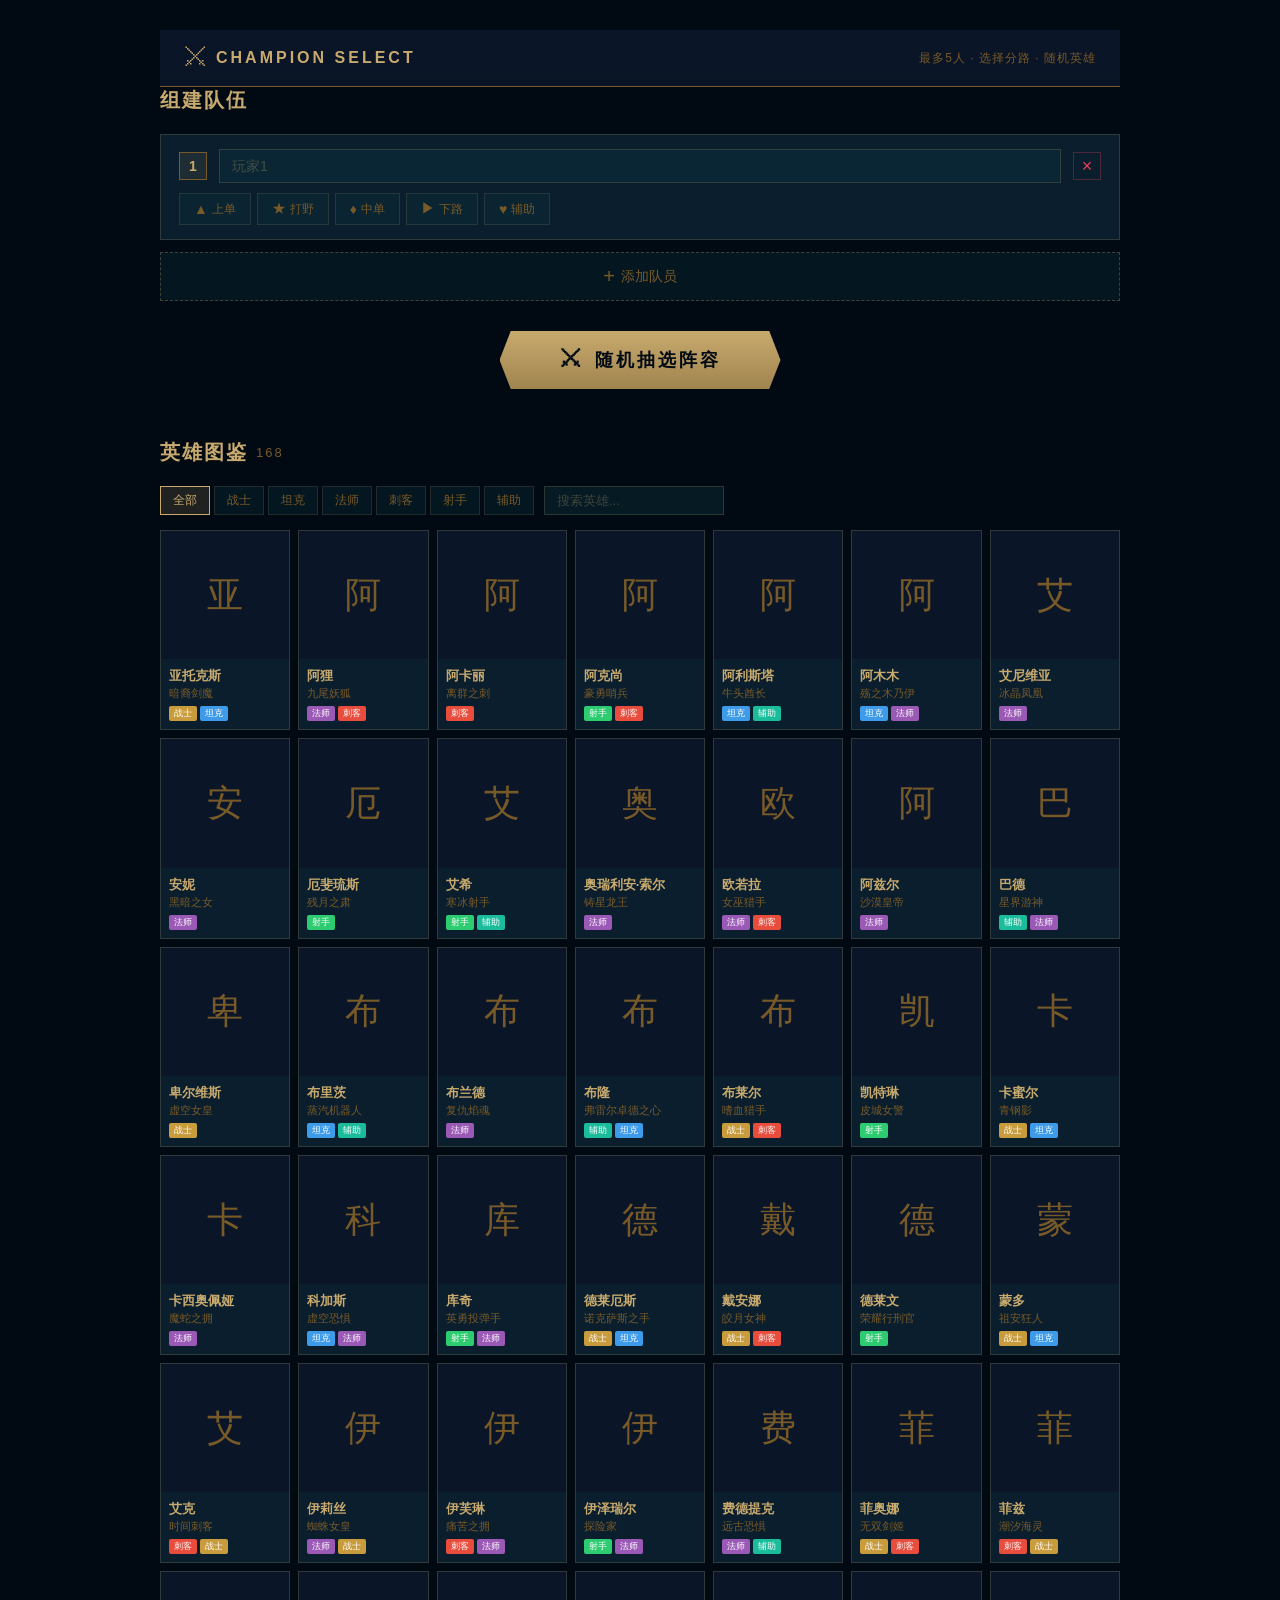
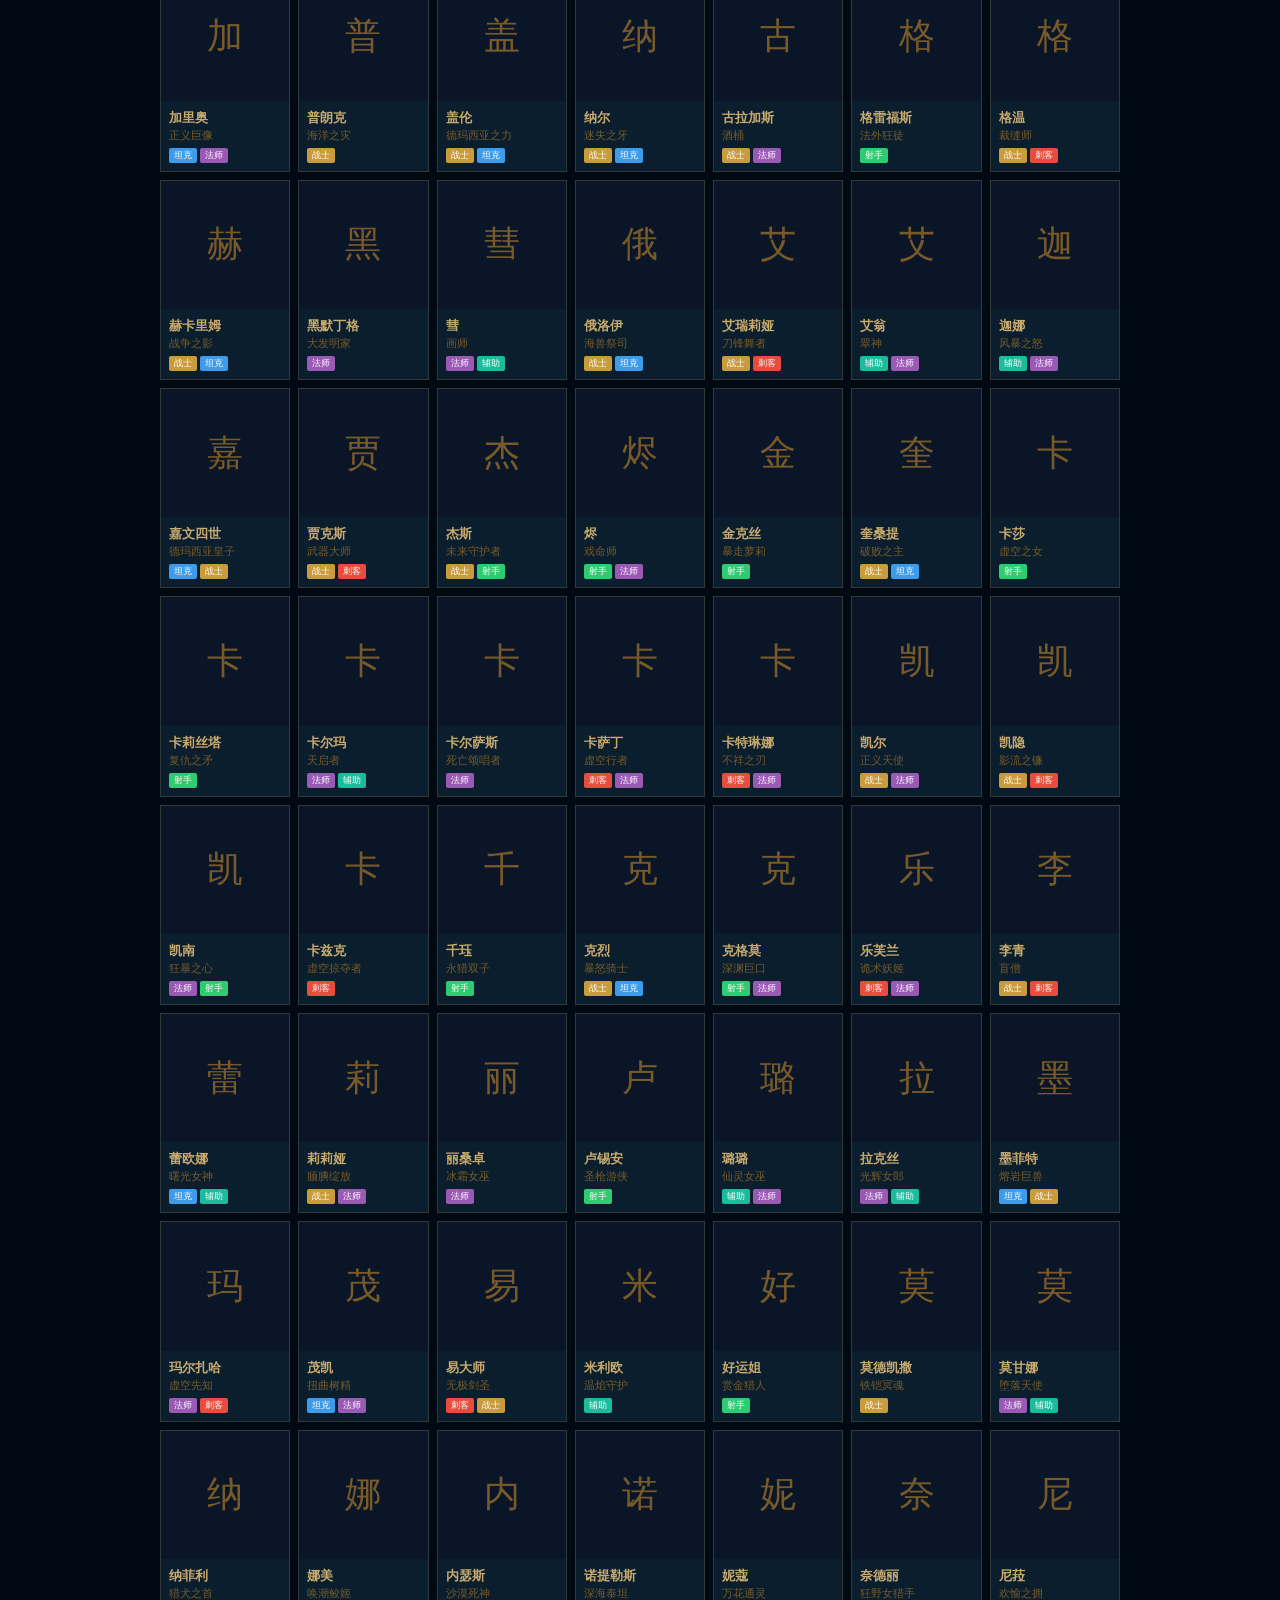
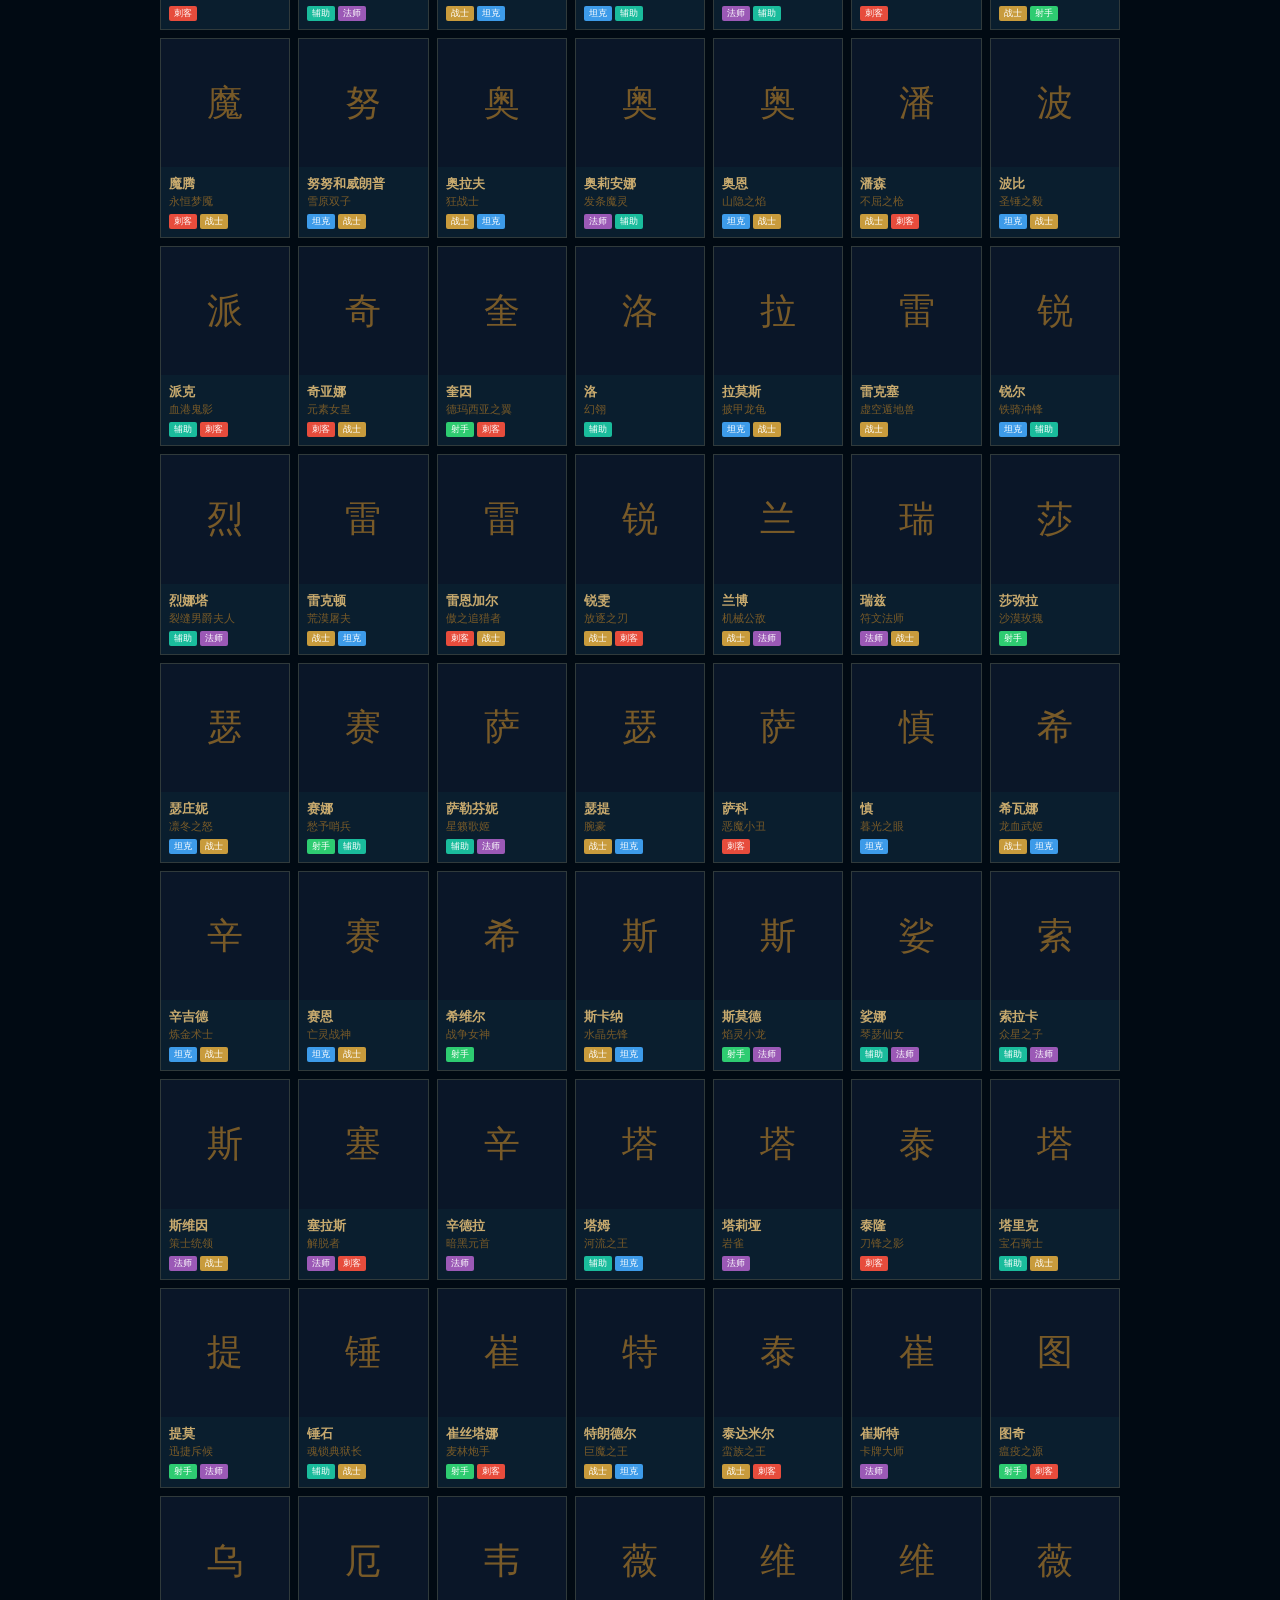
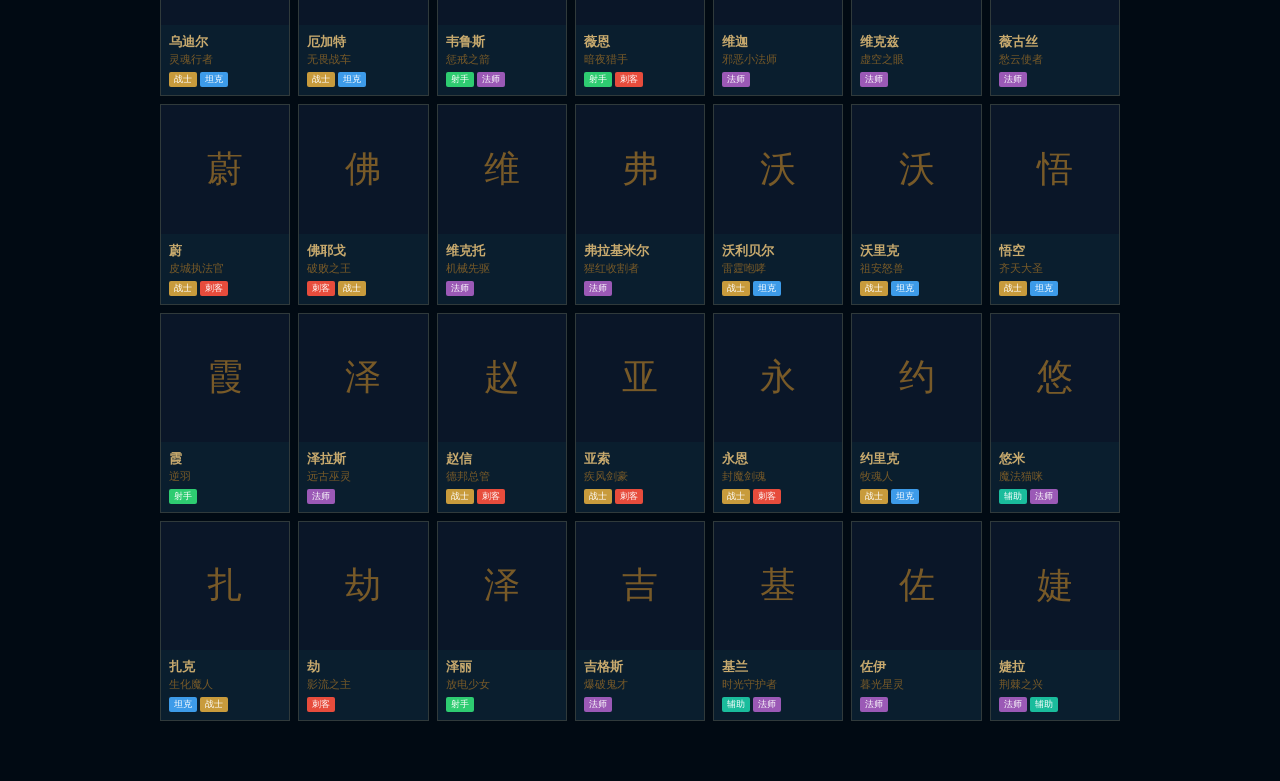
==== index.html @ 9be9c479 "Init: LOL Champion Random Team Builder - Up to 5 players, each selects a lane (Top/Jungle/Mid/ADC/Su" ====
<!DOCTYPE html>
<html lang="zh-CN">
<head>
    <meta charset="UTF-8">
    <meta name="viewport" content="width=device-width, initial-scale=1.0">
    <title>LOL 英雄随机组队 - 选到什么玩什么</title>
    <link rel="stylesheet" href="style.css">
</head>
<body>

<!-- 开场动画 -->
<div id="intro" class="intro">
    <div class="intro-inner">
        <svg class="intro-sword" viewBox="0 0 60 120" width="50" height="100">
            <polygon points="30,0 36,70 30,80 24,70" fill="#c8aa6e"/>
            <polygon points="15,68 45,68 45,74 15,74" fill="#a0844e"/>
            <polygon points="26,74 34,74 32,100 28,100" fill="#785a28"/>
        </svg>
        <div class="intro-title">CHAMPION SELECT</div>
        <div class="intro-sub">选到什么玩什么</div>
    </div>
</div>

<!-- 主页面 -->
<div id="app" class="app">
    <header class="top-bar">
        <div class="brand">
            <span class="brand-icon">&#9876;</span>
            <span class="brand-text">CHAMPION SELECT</span>
        </div>
        <div class="top-hint">最多5人 · 选择分路 · 随机英雄</div>
    </header>

    <!-- 队伍编辑区 -->
    <section class="team-setup">
        <h2 class="section-title">组建队伍</h2>
        <div class="team-slots" id="team-slots">
            <!-- JS 动态生成 -->
        </div>
        <div class="team-actions">
            <button class="add-player-btn" id="add-player-btn" onclick="addPlayer()">
                <span>+</span> 添加队员
            </button>
        </div>
    </section>

    <!-- 开始抽选 -->
    <section class="roll-section">
        <button class="roll-btn" id="roll-btn" onclick="rollTeam()">
            <span class="roll-icon">&#9876;</span>
            随机抽选阵容
        </button>
    </section>

    <!-- 结果展示 -->
    <section class="result-section" id="result-section" style="display:none">
        <h2 class="section-title">阵容结果</h2>
        <div class="result-cards" id="result-cards"></div>
        <div class="result-actions">
            <button class="reroll-btn" onclick="rollTeam()">重新抽选</button>
        </div>
    </section>

    <!-- 英雄图鉴 -->
    <section class="roster-section">
        <div class="roster-header">
            <h2 class="section-title">英雄图鉴 <span id="roster-count" class="count-badge"></span></h2>
            <div class="roster-controls">
                <div class="filter-group" id="filter-group">
                    <button class="filter-btn active" data-role="all" onclick="filterRole('all')">全部</button>
                    <button class="filter-btn" data-role="fighter" onclick="filterRole('fighter')">战士</button>
                    <button class="filter-btn" data-role="tank" onclick="filterRole('tank')">坦克</button>
                    <button class="filter-btn" data-role="mage" onclick="filterRole('mage')">法师</button>
                    <button class="filter-btn" data-role="assassin" onclick="filterRole('assassin')">刺客</button>
                    <button class="filter-btn" data-role="marksman" onclick="filterRole('marksman')">射手</button>
                    <button class="filter-btn" data-role="support" onclick="filterRole('support')">辅助</button>
                </div>
                <input type="text" id="search-input" class="search-input" placeholder="搜索英雄..." oninput="renderRoster()">
            </div>
        </div>
        <div id="roster-grid" class="roster-grid"></div>
    </section>
</div>

<script src="champions.js"></script>
<script src="app.js"></script>
</body>
</html>
---- style.css ----
* { margin: 0; padding: 0; box-sizing: border-box; }

:root {
    --gold: #c8aa6e;
    --gold-dark: #785a28;
    --gold-light: #f0e6d2;
    --blue-dark: #010a13;
    --blue-mid: #0a1628;
    --blue-surface: #0a1e2e;
    --teal: #0ac8b9;
    --red: #e84057;
    --border: rgba(200,170,110,0.2);
}

body {
    font-family: 'Segoe UI', 'Microsoft YaHei', sans-serif;
    background: var(--blue-dark);
    color: var(--gold-light);
    min-height: 100vh;
}

/* ===================== 开场动画 ===================== */
.intro {
    position: fixed;
    inset: 0;
    z-index: 9999;
    background: var(--blue-dark);
    display: flex;
    align-items: center;
    justify-content: center;
    transition: opacity 0.8s ease;
}
.intro.fade-out { opacity: 0; pointer-events: none; }

.intro-inner { text-align: center; animation: introIn 1s ease; }

@keyframes introIn {
    from { opacity: 0; transform: translateY(20px) scale(0.9); }
    to { opacity: 1; transform: translateY(0) scale(1); }
}

.intro-sword { animation: swordGlow 2s ease infinite alternate; }
@keyframes swordGlow {
    from { filter: drop-shadow(0 0 10px rgba(200,170,110,0.3)); }
    to { filter: drop-shadow(0 0 25px rgba(200,170,110,0.7)); }
}

.intro-title {
    font-size: 36px;
    color: var(--gold);
    letter-spacing: 10px;
    font-weight: bold;
    margin-top: 20px;
    text-shadow: 0 0 30px rgba(200,170,110,0.3);
}
.intro-sub {
    font-size: 16px;
    color: var(--gold-dark);
    letter-spacing: 6px;
    margin-top: 8px;
}

/* ===================== 顶栏 ===================== */
.top-bar {
    display: flex;
    justify-content: space-between;
    align-items: center;
    padding: 14px 24px;
    background: linear-gradient(180deg, rgba(10,22,40,0.98), rgba(10,22,40,0.9));
    border-bottom: 1px solid var(--gold-dark);
    position: sticky;
    top: 0;
    z-index: 100;
}
.brand { display: flex; align-items: center; gap: 8px; }
.brand-icon { font-size: 24px; color: var(--gold); }
.brand-text { font-size: 16px; color: var(--gold); letter-spacing: 3px; font-weight: bold; }
.top-hint { font-size: 12px; color: var(--gold-dark); letter-spacing: 1px; }

/* ===================== 通用 ===================== */
.section-title {
    color: var(--gold);
    font-size: 20px;
    letter-spacing: 2px;
    margin-bottom: 20px;
    display: flex;
    align-items: center;
    gap: 8px;
}
.count-badge {
    font-size: 13px;
    color: var(--gold-dark);
    font-weight: normal;
}

.app { max-width: 1000px; margin: 0 auto; padding: 30px 20px 60px; }

/* ===================== 队伍编辑 ===================== */
.team-setup { margin-bottom: 30px; }

.team-slots {
    display: flex;
    flex-direction: column;
    gap: 12px;
}

.player-slot {
    background: var(--blue-surface);
    border: 1px solid var(--border);
    padding: 14px 18px;
    animation: fadeSlideIn 0.3s ease both;
    transition: border-color 0.3s;
}
.player-slot:hover { border-color: rgba(200,170,110,0.4); }

@keyframes fadeSlideIn {
    from { opacity: 0; transform: translateX(-20px); }
    to { opacity: 1; transform: translateX(0); }
}

.slot-header {
    display: flex;
    align-items: center;
    gap: 12px;
    margin-bottom: 10px;
}
.slot-num {
    width: 28px;
    height: 28px;
    display: flex;
    align-items: center;
    justify-content: center;
    background: rgba(200,170,110,0.1);
    border: 1px solid var(--gold-dark);
    color: var(--gold);
    font-size: 14px;
    font-weight: bold;
    flex-shrink: 0;
}

.player-name-input {
    flex: 1;
    background: rgba(10,50,60,0.4);
    border: 1px solid rgba(200,170,110,0.2);
    color: var(--gold-light);
    padding: 8px 12px;
    font-size: 14px;
    outline: none;
    transition: border-color 0.3s;
}
.player-name-input::placeholder { color: rgba(200,170,110,0.3); }
.player-name-input:focus { border-color: var(--gold); }

.remove-btn {
    background: none;
    border: 1px solid rgba(232,64,87,0.3);
    color: var(--red);
    width: 28px;
    height: 28px;
    font-size: 18px;
    cursor: pointer;
    display: flex;
    align-items: center;
    justify-content: center;
    transition: all 0.2s;
    flex-shrink: 0;
}
.remove-btn:hover { background: rgba(232,64,87,0.1); border-color: var(--red); }

.lane-select {
    display: flex;
    gap: 6px;
    flex-wrap: wrap;
}

.lane-btn {
    display: flex;
    align-items: center;
    gap: 4px;
    padding: 6px 14px;
    background: rgba(10,50,60,0.3);
    border: 1px solid rgba(200,170,110,0.15);
    color: var(--gold-dark);
    font-size: 13px;
    cursor: pointer;
    transition: all 0.2s;
}
.lane-btn:hover:not(.taken):not(.selected) {
    border-color: var(--gold);
    color: var(--gold);
}
.lane-btn.selected {
    background: rgba(200,170,110,0.15);
    border-color: var(--gold);
    color: var(--gold);
    box-shadow: 0 0 10px rgba(200,170,110,0.15);
}
.lane-btn.taken {
    opacity: 0.3;
    cursor: not-allowed;
}
.lane-icon { font-size: 14px; }
.lane-name { font-size: 12px; }

.team-actions { margin-top: 12px; }

.add-player-btn {
    width: 100%;
    padding: 12px;
    background: rgba(10,50,60,0.3);
    border: 1px dashed rgba(200,170,110,0.3);
    color: var(--gold-dark);
    font-size: 14px;
    cursor: pointer;
    display: flex;
    align-items: center;
    justify-content: center;
    gap: 6px;
    transition: all 0.3s;
}
.add-player-btn:hover {
    border-color: var(--gold);
    color: var(--gold);
    background: rgba(200,170,110,0.05);
}
.add-player-btn span { font-size: 20px; }

/* ===================== 抽选按钮 ===================== */
.roll-section { text-align: center; margin: 30px 0; }

.roll-btn {
    padding: 16px 60px;
    background: linear-gradient(180deg, var(--gold) 0%, #a0844e 100%);
    border: none;
    color: var(--blue-dark);
    font-size: 18px;
    font-weight: bold;
    letter-spacing: 3px;
    cursor: pointer;
    transition: all 0.3s;
    clip-path: polygon(4% 0, 96% 0, 100% 50%, 96% 100%, 4% 100%, 0 50%);
    display: inline-flex;
    align-items: center;
    gap: 10px;
}
.roll-btn:hover { transform: scale(1.05); box-shadow: 0 0 30px rgba(200,170,110,0.3); }
.roll-icon { font-size: 22px; }

/* ===================== 结果展示 ===================== */
.result-section { margin-bottom: 50px; }

.result-cards {
    display: flex;
    gap: 12px;
    flex-wrap: wrap;
    justify-content: center;
}

.result-card {
    width: 180px;
    opacity: 0;
    transform: rotateY(90deg) scale(0.8);
    transition: all 0.6s cubic-bezier(0.175, 0.885, 0.32, 1.275);
}
.result-card.revealed {
    opacity: 1;
    transform: rotateY(0) scale(1);
}

.rcard-inner {
    background: linear-gradient(180deg, var(--blue-surface), #05101a);
    border: 1px solid var(--gold-dark);
    overflow: hidden;
    position: relative;
}

.rcard-lane {
    display: flex;
    align-items: center;
    justify-content: center;
    gap: 5px;
    padding: 8px;
    background: rgba(200,170,110,0.08);
    border-bottom: 1px solid var(--border);
    font-size: 13px;
    color: var(--gold);
    letter-spacing: 2px;
}
.rcard-lane-icon { font-size: 14px; }

.rcard-splash {
    width: 100%;
    height: 140px;
    display: flex;
    align-items: center;
    justify-content: center;
    background: radial-gradient(circle, rgba(200,170,110,0.05) 0%, transparent 70%);
    overflow: hidden;
}
.rcard-splash img {
    width: 120px;
    height: 120px;
    object-fit: cover;
    border-radius: 50%;
    border: 2px solid var(--gold-dark);
    box-shadow: 0 0 20px rgba(200,170,110,0.2);
}

.rcard-info {
    padding: 12px;
    text-align: center;
}
.rcard-champion {
    font-size: 18px;
    color: var(--gold);
    font-weight: bold;
    letter-spacing: 1px;
}
.rcard-subtitle {
    font-size: 12px;
    color: var(--gold-dark);
    margin-top: 2px;
}
.rcard-roles {
    display: flex;
    gap: 4px;
    justify-content: center;
    margin-top: 8px;
    flex-wrap: wrap;
}

.role-tag {
    font-size: 10px;
    padding: 2px 8px;
    color: #fff;
    border-radius: 2px;
    letter-spacing: 1px;
}

.rcard-player {
    padding: 10px;
    border-top: 1px solid var(--border);
    text-align: center;
    background: rgba(10,200,185,0.03);
}
.rcard-player-label {
    font-size: 10px;
    color: var(--gold-dark);
    letter-spacing: 2px;
    display: block;
    margin-bottom: 2px;
}
.rcard-player-name {
    font-size: 15px;
    color: var(--teal);
    font-weight: bold;
    letter-spacing: 1px;
}

.result-actions { text-align: center; margin-top: 20px; }

.reroll-btn {
    padding: 10px 35px;
    background: transparent;
    border: 1px solid var(--gold);
    color: var(--gold);
    font-size: 14px;
    cursor: pointer;
    letter-spacing: 2px;
    transition: all 0.3s;
}
.reroll-btn:hover { background: rgba(200,170,110,0.1); }

/* ===================== 英雄图鉴 ===================== */
.roster-section { margin-top: 50px; }

.roster-header { margin-bottom: 15px; }

.roster-controls {
    display: flex;
    flex-wrap: wrap;
    gap: 10px;
    align-items: center;
    margin-top: 12px;
}

.filter-group {
    display: flex;
    gap: 4px;
    flex-wrap: wrap;
}

.filter-btn {
    padding: 5px 12px;
    background: rgba(10,50,60,0.3);
    border: 1px solid rgba(200,170,110,0.15);
    color: var(--gold-dark);
    font-size: 12px;
    cursor: pointer;
    transition: all 0.2s;
}
.filter-btn:hover { border-color: var(--gold); color: var(--gold); }
.filter-btn.active {
    background: rgba(200,170,110,0.15);
    border-color: var(--gold);
    color: var(--gold);
}

.search-input {
    padding: 6px 12px;
    background: rgba(10,50,60,0.4);
    border: 1px solid rgba(200,170,110,0.2);
    color: var(--gold-light);
    font-size: 13px;
    outline: none;
    width: 180px;
    transition: border-color 0.3s;
}
.search-input::placeholder { color: rgba(200,170,110,0.3); }
.search-input:focus { border-color: var(--gold); }

.roster-grid {
    display: grid;
    grid-template-columns: repeat(auto-fill, minmax(130px, 1fr));
    gap: 8px;
}

.champ-card {
    background: var(--blue-surface);
    border: 1px solid var(--border);
    overflow: hidden;
    cursor: default;
    transition: all 0.2s;
}
.champ-card:hover {
    border-color: rgba(200,170,110,0.5);
    transform: translateY(-2px);
    box-shadow: 0 4px 15px rgba(0,0,0,0.3);
}

.champ-img-wrap {
    width: 100%;
    aspect-ratio: 1;
    display: flex;
    align-items: center;
    justify-content: center;
    background: radial-gradient(circle, rgba(200,170,110,0.03) 0%, transparent 70%);
    overflow: hidden;
}
.champ-img-wrap img {
    width: 100%;
    height: 100%;
    object-fit: cover;
    transition: transform 0.3s;
}
.champ-card:hover .champ-img-wrap img { transform: scale(1.08); }

.champ-placeholder {
    width: 100%;
    height: 100%;
    display: flex;
    align-items: center;
    justify-content: center;
    font-size: 36px;
    color: var(--gold-dark);
    background: var(--blue-mid);
}

.champ-meta {
    padding: 8px;
}
.champ-name {
    font-size: 13px;
    color: var(--gold);
    font-weight: bold;
    white-space: nowrap;
    overflow: hidden;
    text-overflow: ellipsis;
}
.champ-sub {
    font-size: 11px;
    color: var(--gold-dark);
    margin-top: 1px;
    white-space: nowrap;
    overflow: hidden;
    text-overflow: ellipsis;
}
.champ-roles {
    display: flex;
    gap: 3px;
    margin-top: 5px;
    flex-wrap: wrap;
}
.mini-role {
    font-size: 9px;
    padding: 1px 5px;
    color: #fff;
    border-radius: 2px;
}

/* ===================== 响应式 ===================== */
@media (max-width: 700px) {
    .result-cards { flex-direction: column; align-items: center; }
    .result-card { width: 100%; max-width: 300px; }
    .rcard-splash { height: 120px; }
    .roster-grid { grid-template-columns: repeat(auto-fill, minmax(100px, 1fr)); }
    .top-bar { flex-direction: column; gap: 6px; }
    .roll-btn { padding: 14px 40px; font-size: 16px; }
    .lane-btn { padding: 5px 10px; }
    .intro-title { font-size: 24px; letter-spacing: 6px; }
}

@media (max-width: 400px) {
    .roster-grid { grid-template-columns: repeat(3, 1fr); }
}
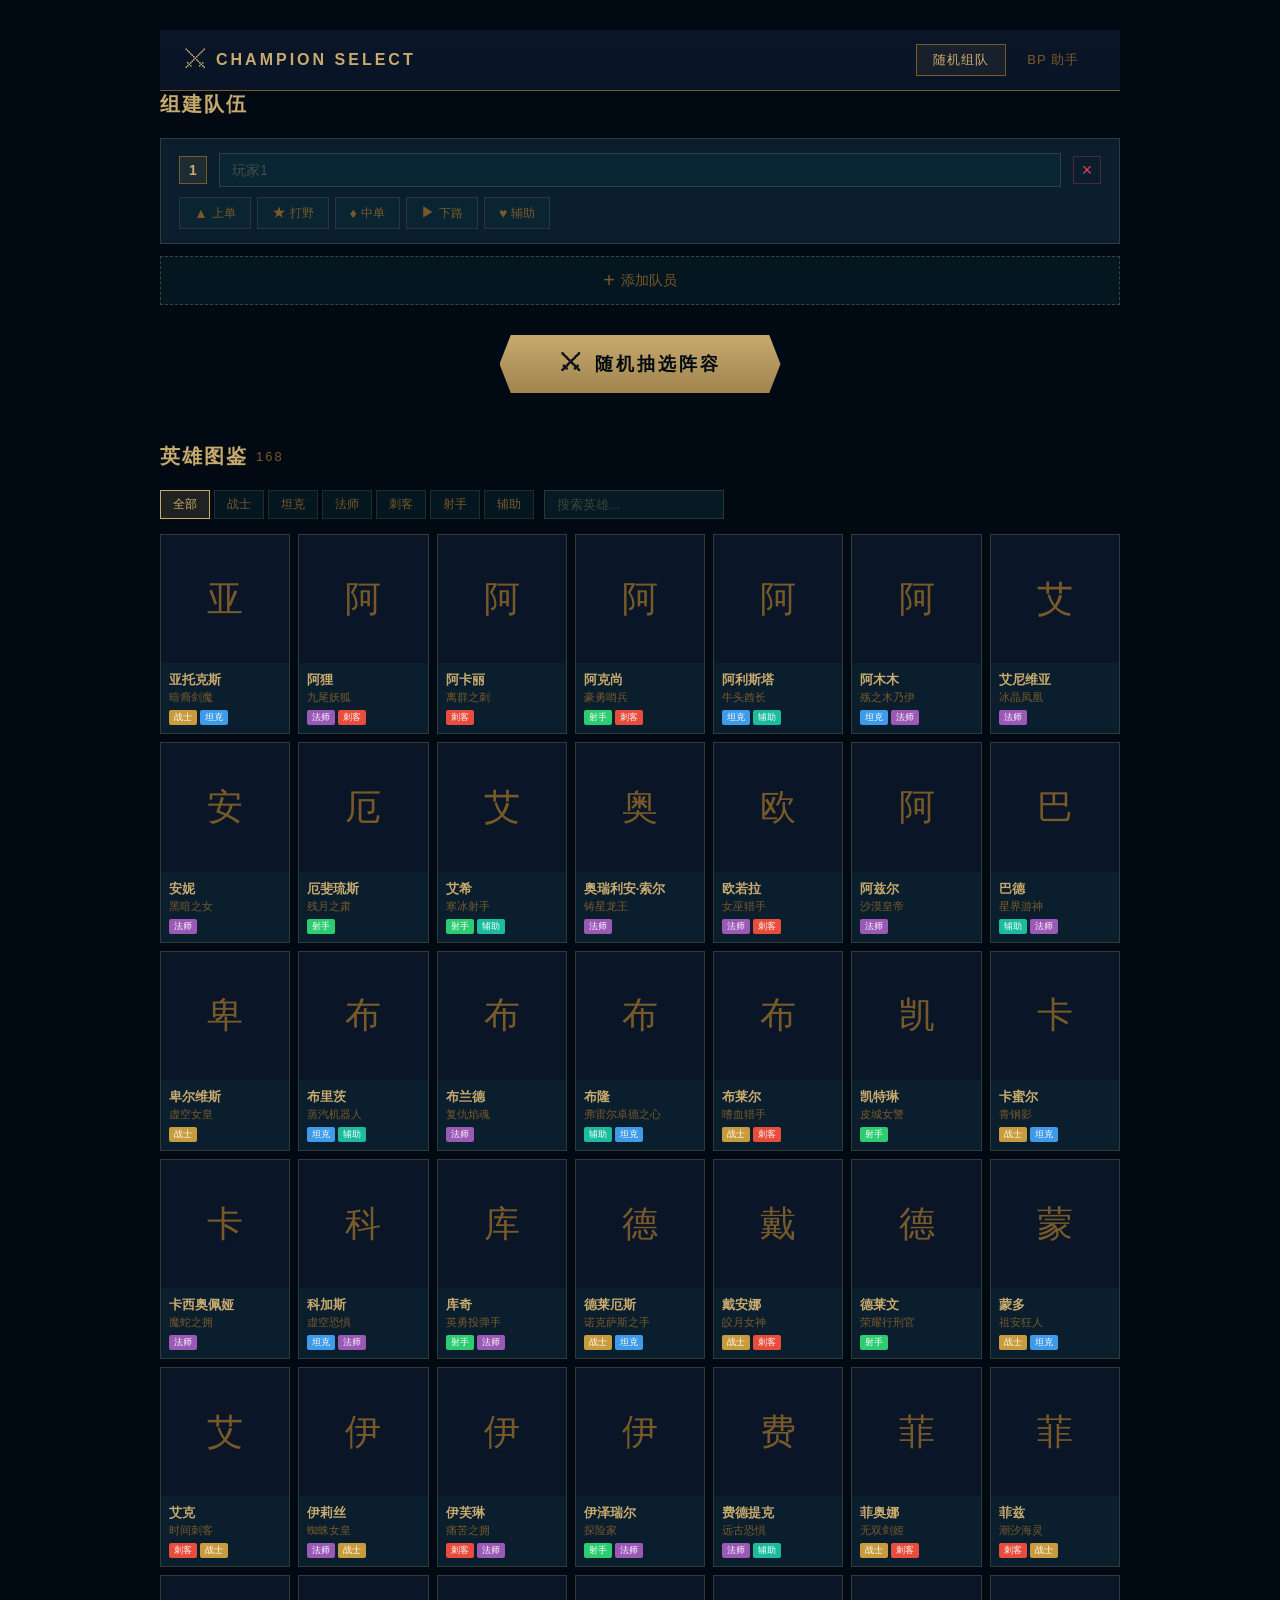
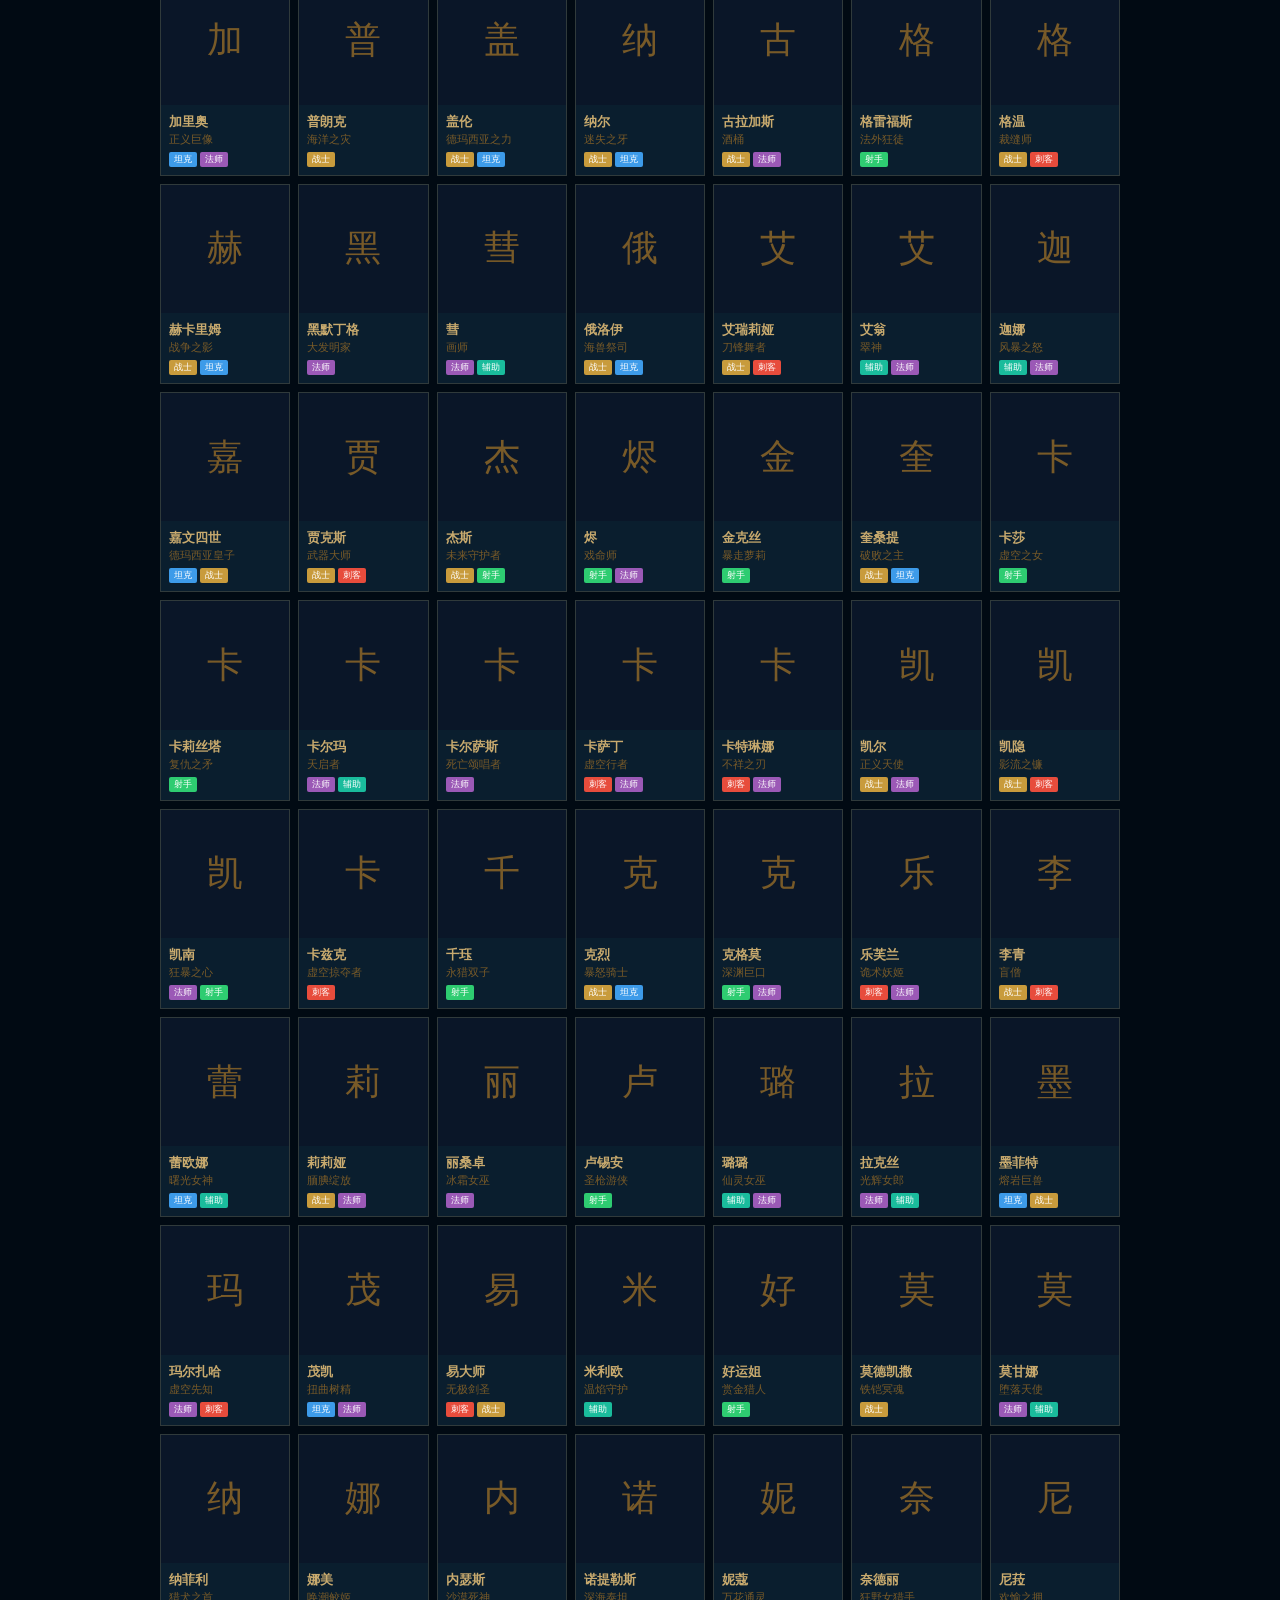
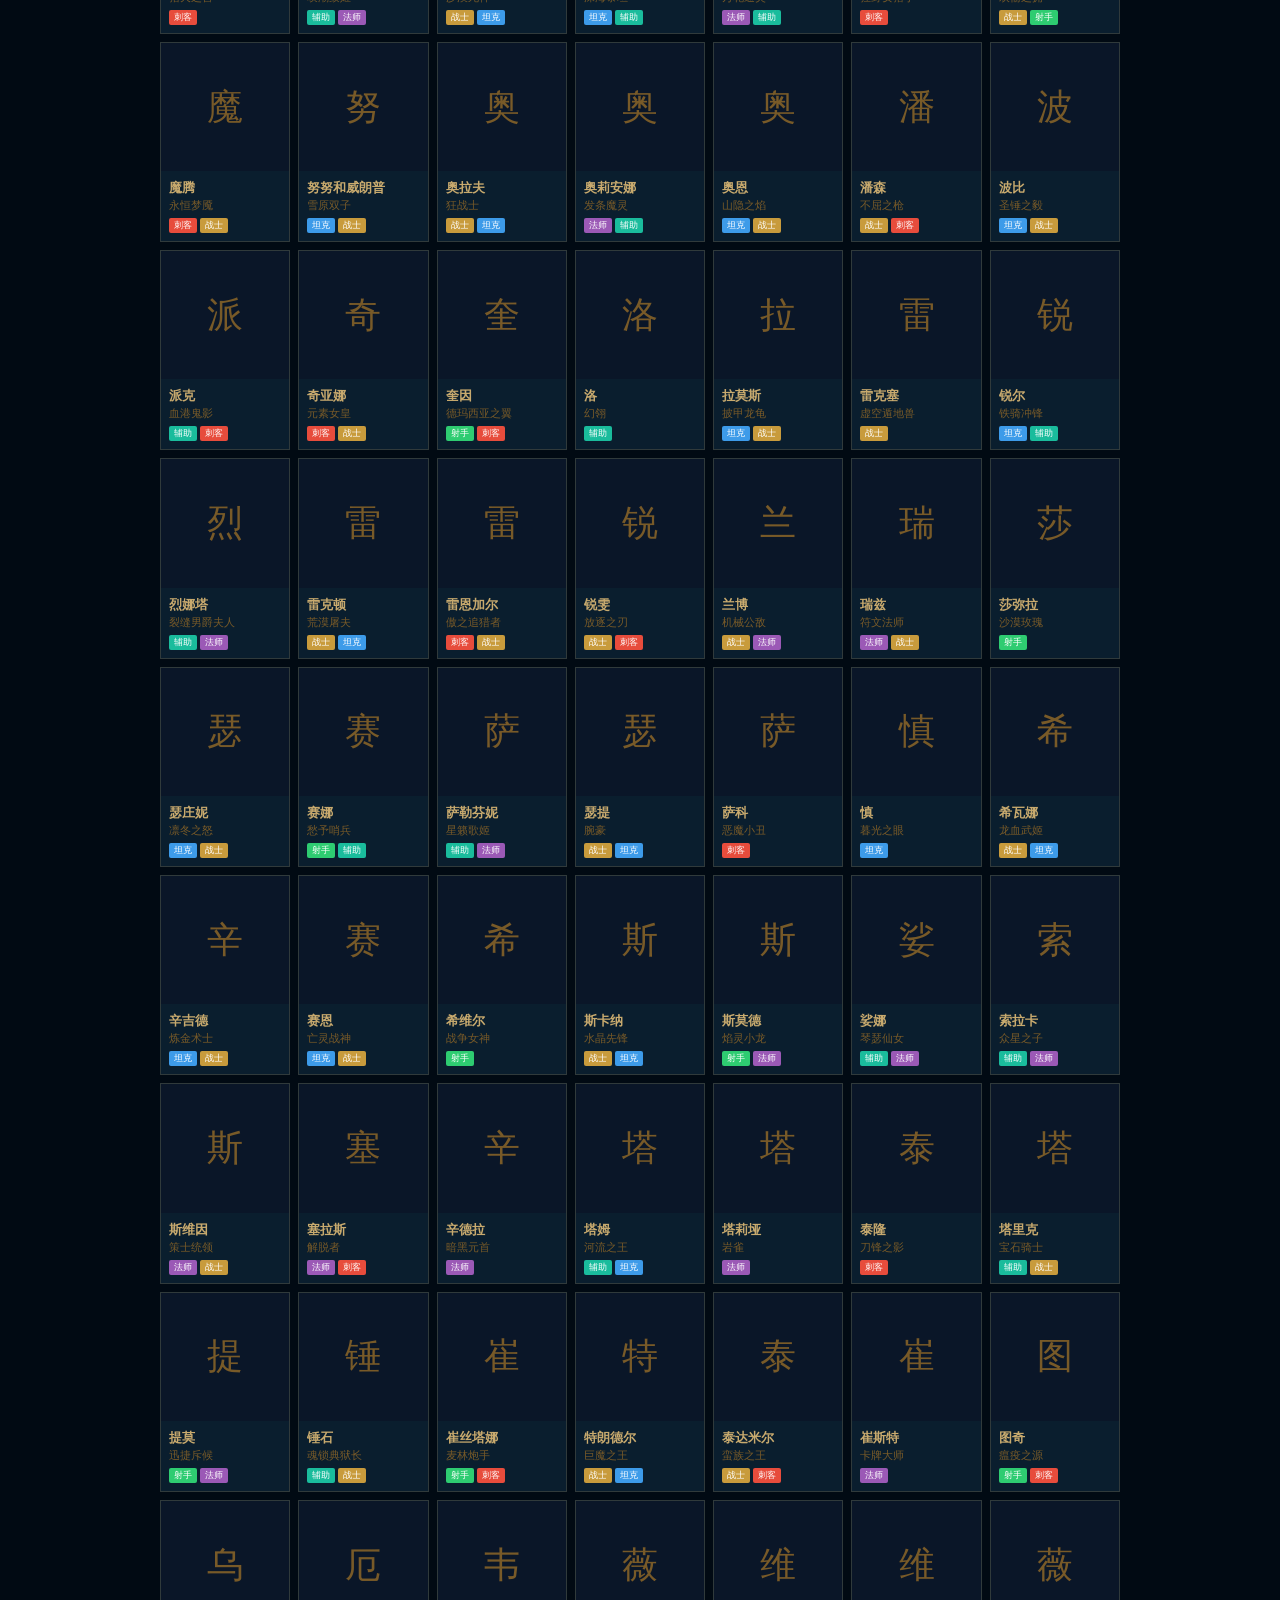
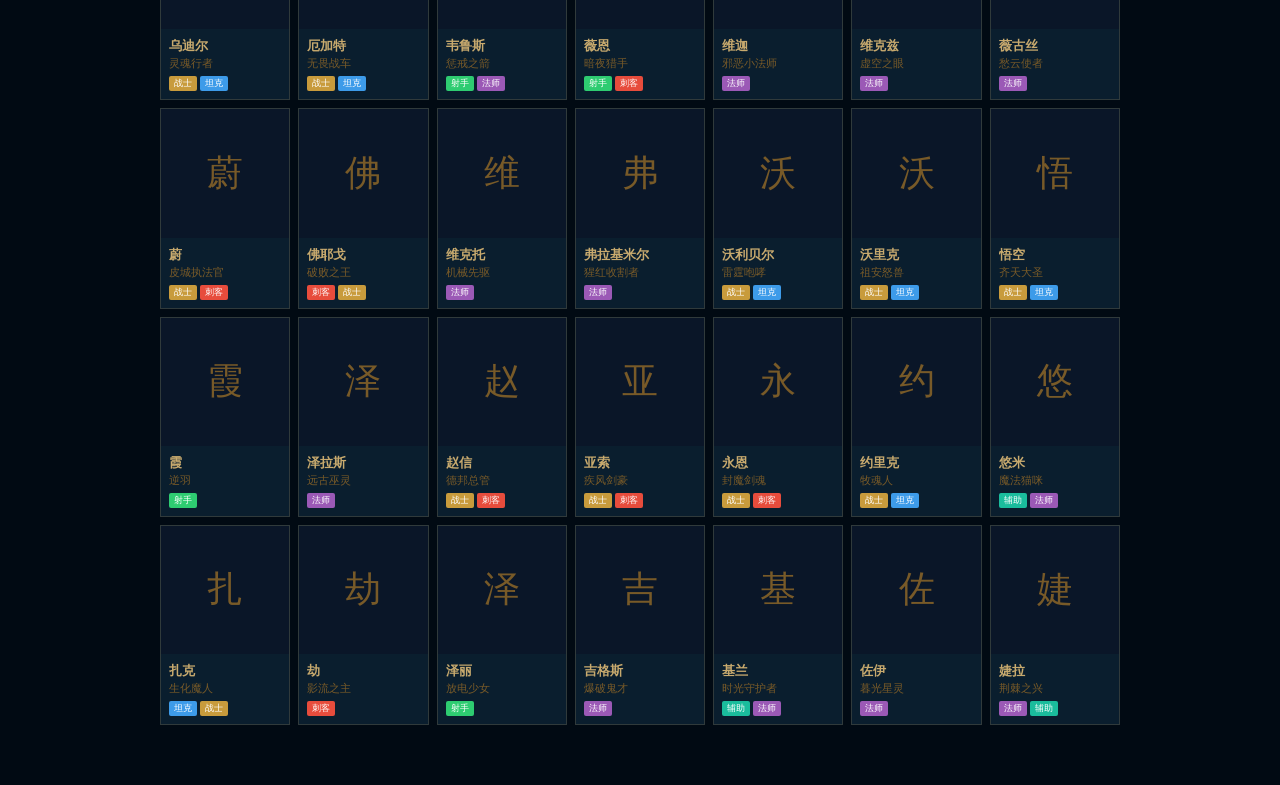
==== commit 177947e0: "Add BP assistant with OPGG-based tier/counter recommendations - bp.html: BP page with lane selection" ====
--- a/index.html
+++ b/index.html
@@ -28,7 +28,10 @@
             <span class="brand-icon">&#9876;</span>
             <span class="brand-text">CHAMPION SELECT</span>
         </div>
-        <div class="top-hint">最多5人 · 选择分路 · 随机英雄</div>
+        <nav class="top-nav">
+            <a href="index.html" class="nav-link active">随机组队</a>
+            <a href="bp.html" class="nav-link">BP 助手</a>
+        </nav>
     </header>
 
     <!-- 队伍编辑区 -->
--- a/style.css
+++ b/style.css
@@ -76,6 +76,22 @@
 .brand-icon { font-size: 24px; color: var(--gold); }
 .brand-text { font-size: 16px; color: var(--gold); letter-spacing: 3px; font-weight: bold; }
 .top-hint { font-size: 12px; color: var(--gold-dark); letter-spacing: 1px; }
+.top-nav { display: flex; gap: 4px; }
+.nav-link {
+    padding: 6px 16px;
+    color: var(--gold-dark);
+    text-decoration: none;
+    font-size: 13px;
+    letter-spacing: 1px;
+    border: 1px solid transparent;
+    transition: all 0.2s;
+}
+.nav-link:hover { color: var(--gold); border-color: rgba(200,170,110,0.3); }
+.nav-link.active {
+    color: var(--gold);
+    border-color: var(--gold-dark);
+    background: rgba(200,170,110,0.08);
+}
 
 /* ===================== 通用 ===================== */
 .section-title {
